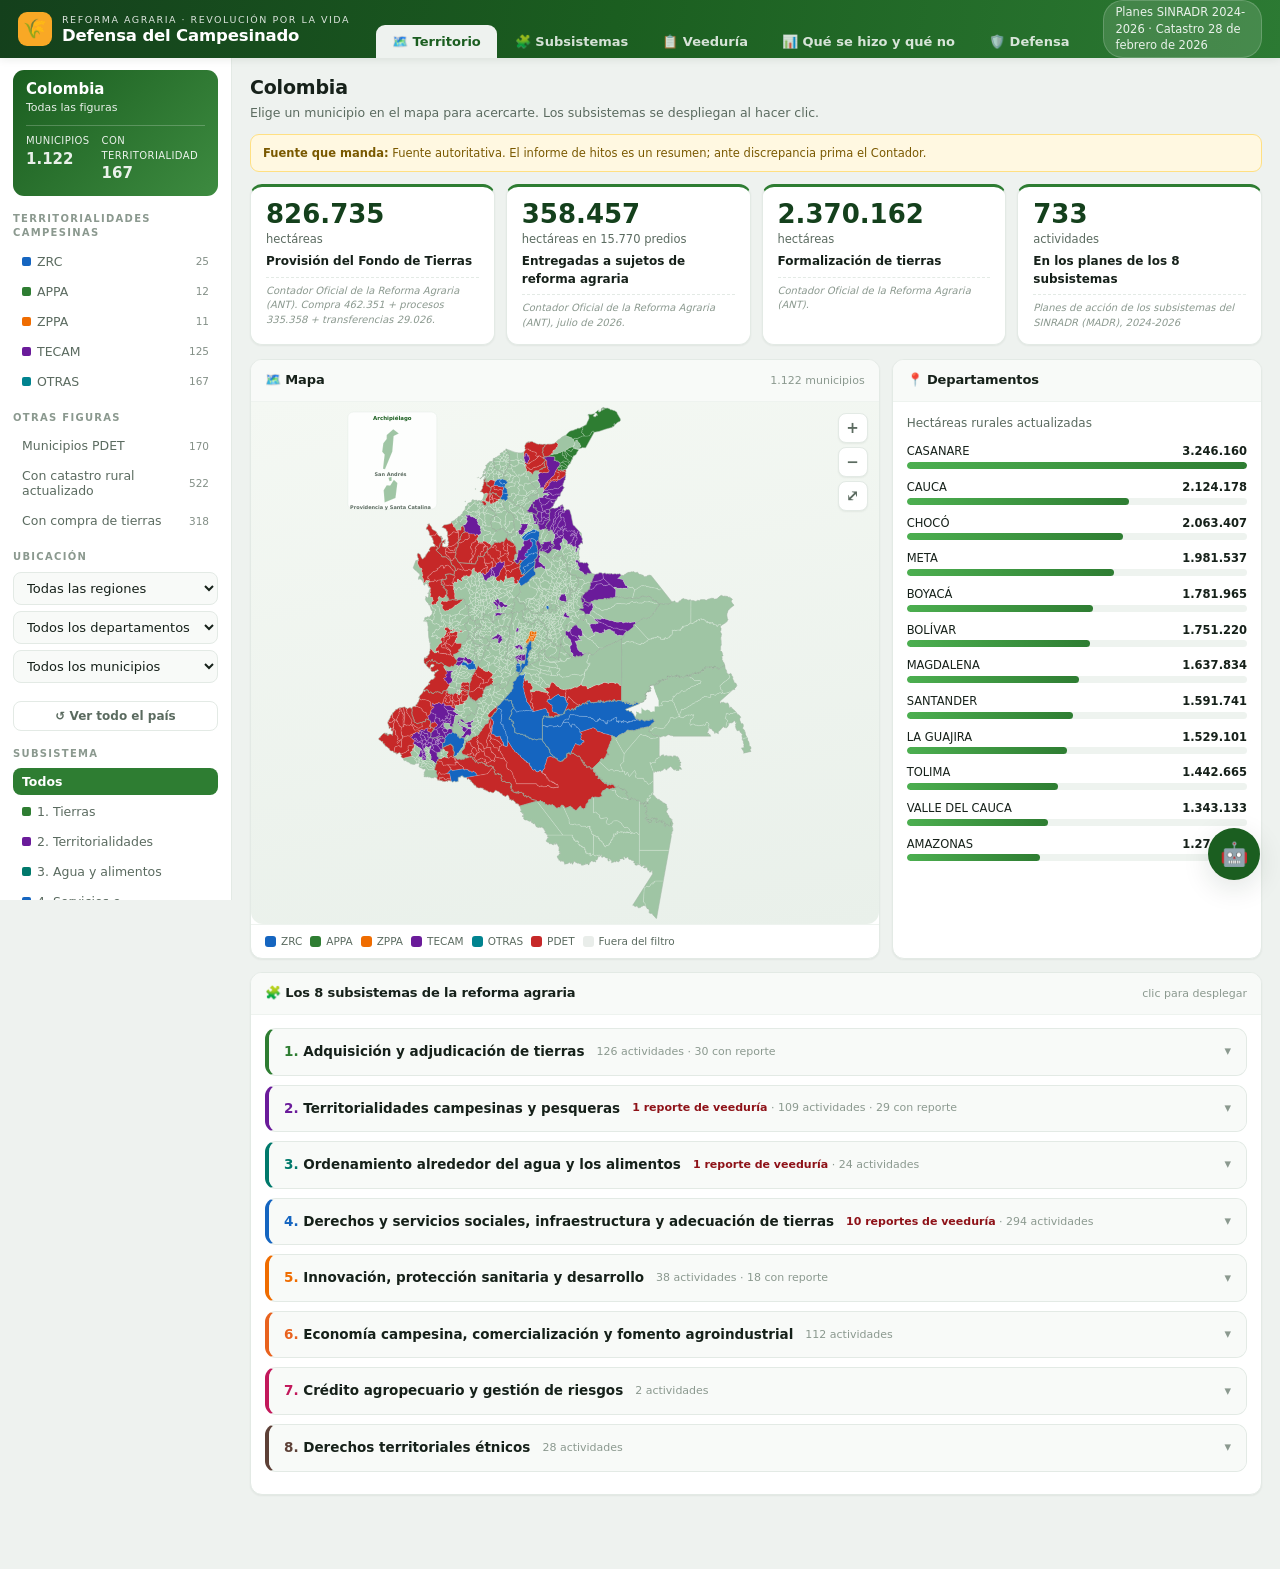
==== tablero/index.html @ ec8601e3 "Publicar el tablero (app4) en /tablero/ Tablero Defensa del Campesinado con la primera informacion r" ====
<!doctype html>
<html lang="es">
<head>
<meta charset="utf-8">
<meta name="viewport" content="width=device-width,initial-scale=1">
<title>Defensa del Campesinado</title>
<link rel="stylesheet" href="estilo.css">
</head>
<body>

<div class="barra">
  <div class="barra-in">
    <div class="logo">
      <div class="ico">🌾</div>
      <div>
        <div class="sub">Reforma Agraria · Revolución por la Vida</div>
        <h1>Defensa del Campesinado</h1>
      </div>
    </div>
    <nav class="navtabs">
      <button class="navtab on" data-v="territorio">🗺️ Territorio</button>
      <button class="navtab" data-v="subsistemas">🧩 Subsistemas</button>
      <button class="navtab" data-v="veeduria">📋 Veeduría</button>
      <button class="navtab" data-v="balance">📊 Qué se hizo y qué no</button>
      <button class="navtab" data-v="defensa">🛡️ Defensa</button>
    </nav>
    <div class="der"><span class="corte" id="corte">—</span></div>
  </div>
</div>

<div class="app">
  <aside class="rail">
    <div id="ctxBox" class="ctx"></div>

    <h5>Territorialidades campesinas</h5>
    <div class="slicer" id="slTerr"></div>

    <h5>Otras figuras</h5>
    <div class="slicer" id="slOtras"></div>

    <h5>Ubicación</h5>
    <select id="selRegion"></select>
    <select id="selDpto"></select>
    <select id="selMpio"></select>
    <button class="limpiar" id="limpiar">↺ Ver todo el país</button>

    <h5>Subsistema</h5>
    <div class="slicer" id="slSub"></div>
  </aside>

  <main class="lienzo">
    <div id="vistas"></div>
  </main>
</div>

<button id="fab" title="Consultar la reforma agraria">🤖</button>
<div id="panelAgente" class="card agente-flotante oculto">
  <header><h3>🤖 Consulta la reforma agraria</h3>
    <button id="cerrarAgente" style="color:var(--gris);font-size:16px">✕</button></header>
  <div class="body">
    <div class="chat" id="chat"></div>
    <div class="preg"><input id="txtPregunta" placeholder="Escribe tu pregunta…" autocomplete="off">
      <button id="btnPreguntar">Enviar</button></div>
    <div class="sugs" id="sugs"></div>
  </div>
</div>

<div class="tip" id="tip"></div>

<script src="agente.js"></script>
<script src="app.js"></script>
</body>
</html>
---- tablero/estilo.css ----
/* Defensa del Campesinado — sistema de diseño tipo tablero analítico
   Reforma Agraria · Revolución por la Vida */
:root{
  --verde:#14401C; --verde2:#1B5E20; --verde3:#2E7D32; --verde4:#4CAF50; --verde-luz:#E8F5E9;
  --maiz:#F9A825; --maiz2:#FFD54F; --tierra:#6D4C41; --tierra2:#A1887F;
  --rojo:#C62828; --rojo-luz:#FFEBEE; --ambar:#EF6C00;
  --azul:#1565C0; --morado:#6A1B9A; --rosa:#C2185B; --teal:#00796B;
  --tinta:#16211a; --gris:#5b6b60; --gris2:#8b998f; --linea:#e3eae5; --linea2:#eef3ef;
  --papel:#fff; --fondo:#eef2ef; --panel-alt:#f8faf8;
  --s1:0 1px 2px rgba(16,40,24,.06); --s2:0 2px 8px rgba(16,40,24,.08);
  --s3:0 8px 28px rgba(16,40,24,.12);
  --r:12px; --rail:232px;
}
*{box-sizing:border-box}
html,body{margin:0;height:100%}
body{background:var(--fondo);color:var(--tinta);font-size:14px;
  font-family:"Segoe UI",system-ui,-apple-system,Roboto,Helvetica,Arial,sans-serif;line-height:1.45}
h1,h2,h3,h4,h5{margin:0;font-weight:700;letter-spacing:-.01em}
button{font-family:inherit;cursor:pointer;border:0;background:none;color:inherit;font-size:inherit}
input,select,textarea{font-family:inherit;font-size:13px}
::-webkit-scrollbar{width:9px;height:9px}
::-webkit-scrollbar-thumb{background:#cbd6cd;border-radius:6px}
::-webkit-scrollbar-track{background:transparent}

/* ================= barra superior ================= */
.barra{background:linear-gradient(100deg,var(--verde) 0%,var(--verde2) 48%,#2c7a33 100%);
  color:#fff;padding:0 18px;position:sticky;top:0;z-index:60;box-shadow:var(--s2)}
.barra-in{display:flex;align-items:center;gap:18px;height:58px;max-width:1900px;margin:0 auto}
.logo{display:flex;align-items:center;gap:10px;flex:0 0 auto}
.logo .ico{width:34px;height:34px;border-radius:9px;background:var(--maiz);color:var(--verde);
  display:grid;place-items:center;font-size:19px}
.logo h1{font-size:16.5px;line-height:1.1}
.logo .sub{font-size:9.5px;letter-spacing:.16em;text-transform:uppercase;opacity:.85}
.navtabs{display:flex;gap:2px;margin-left:8px;height:100%;align-items:flex-end}
.navtab{padding:9px 16px;border-radius:9px 9px 0 0;font-weight:600;font-size:13px;
  color:rgba(255,255,255,.82);position:relative;transition:.14s;white-space:nowrap}
.navtab:hover{background:rgba(255,255,255,.12);color:#fff}
.navtab.on{background:var(--fondo);color:var(--verde2);font-weight:700}
.barra .der{margin-left:auto;display:flex;align-items:center;gap:14px;font-size:11.5px;opacity:.9}
.corte{background:rgba(255,255,255,.14);border:1px solid rgba(255,255,255,.2);
  border-radius:20px;padding:3px 11px}

/* ================= layout ================= */
.app{display:grid;grid-template-columns:var(--rail) minmax(0,1fr);gap:0;max-width:1900px;margin:0 auto;
  align-items:start}
.rail{background:var(--papel);border-right:1px solid var(--linea);padding:14px 13px 40px;
  position:sticky;top:58px;max-height:calc(100vh - 58px);overflow:auto}
.lienzo{padding:14px 16px 50px;min-width:0}

/* ---- filtros del rail ---- */
.rail h5{font-size:10px;letter-spacing:.13em;text-transform:uppercase;color:var(--gris2);
  margin:16px 0 7px;font-weight:800}
.rail h5:first-child{margin-top:0}
.slicer{display:flex;flex-direction:column;gap:3px}
.sl{display:flex;justify-content:space-between;align-items:center;gap:6px;padding:6px 9px;
  border-radius:8px;font-size:12.5px;color:var(--gris);transition:.12s;text-align:left;width:100%}
.sl:hover{background:var(--verde-luz);color:var(--verde2)}
.sl.on{background:var(--verde3);color:#fff;font-weight:600}
.sl .c{font-size:10.5px;opacity:.75;font-variant-numeric:tabular-nums}
.rail select{width:100%;border:1px solid var(--linea);border-radius:8px;padding:7px 9px;
  background:var(--panel-alt);color:var(--tinta);margin-bottom:6px}
.rail .limpiar{width:100%;border:1px solid var(--linea);border-radius:8px;padding:7px;
  font-size:12px;color:var(--gris);margin-top:12px;font-weight:600}
.rail .limpiar:hover{border-color:var(--rojo);color:var(--rojo)}

/* ================= tarjetas ================= */
.grid{display:grid;gap:12px}
.card{background:var(--papel);border:1px solid var(--linea);border-radius:var(--r);
  box-shadow:var(--s1);overflow:hidden;min-width:0}
.card>header{padding:11px 14px;border-bottom:1px solid var(--linea2);display:flex;
  justify-content:space-between;align-items:center;gap:10px;background:var(--panel-alt)}
.card>header h3{font-size:13px;display:flex;align-items:center;gap:7px}
.card>header .sub{font-size:11px;color:var(--gris2);font-weight:500}
.card .body{padding:13px 14px}
.card .body.pad0{padding:0}

/* ---- cinta de KPI ---- */
.kpis{display:grid;grid-template-columns:repeat(auto-fit,minmax(158px,1fr));gap:10px;margin-bottom:12px}
.kpi{background:var(--papel);border:1px solid var(--linea);border-left:3px solid var(--k,var(--verde3));
  border-radius:10px;padding:11px 13px;box-shadow:var(--s1);position:relative;overflow:hidden}
.kpi .v{font-size:22px;font-weight:800;line-height:1.05;font-variant-numeric:tabular-nums;color:var(--verde)}
.kpi .l{font-size:10.5px;color:var(--gris);text-transform:uppercase;letter-spacing:.05em;margin-top:3px;font-weight:600}
.kpi .u{font-size:11px;color:var(--gris2);margin-top:1px}
.kpi.mal .v{color:var(--rojo)} .kpi.mal{border-left-color:var(--rojo)}
.kpi .spark{position:absolute;right:8px;bottom:6px;opacity:.16}

/* ---- mapa ---- */
.mapa-wrap{position:relative;background:linear-gradient(170deg,#f4f8f3,#e9f0ea)}
#mapa{width:100%;display:block;max-height:74vh}
#mapa path.mp{stroke:#fff;stroke-width:.35;cursor:pointer;transition:fill .15s,stroke .1s}
#mapa path.mp:hover{stroke:var(--verde);stroke-width:1.6}
#mapa path.mp.sel{stroke:var(--verde);stroke-width:2.2}
#mapa path.dp{fill:none;stroke:#88a08d;stroke-width:.85;pointer-events:none}
#mapa .inset-b{fill:#fff;fill-opacity:.86;stroke:var(--linea)}
#mapa text{font-size:9px;fill:var(--gris);font-family:inherit}
.tip{position:absolute;pointer-events:none;background:rgba(20,40,24,.95);color:#fff;border-radius:8px;
  padding:7px 10px;font-size:11.5px;z-index:20;opacity:0;transition:opacity .1s;max-width:230px;box-shadow:var(--s3)}
.tip b{display:block;font-size:12.5px;margin-bottom:2px}
.tip .r{color:var(--maiz2)}
.escala{display:flex;align-items:center;gap:8px;font-size:10.5px;color:var(--gris);padding:9px 14px;
  border-top:1px solid var(--linea2);flex-wrap:wrap}
.escala .caja{display:flex;align-items:center;gap:0}
.escala .caja i{width:26px;height:11px;display:block}
.escala .caja i:first-child{border-radius:3px 0 0 3px}
.escala .caja i:last-child{border-radius:0 3px 3px 0}
.lg{display:flex;align-items:center;gap:5px}
.lg i{width:11px;height:11px;border-radius:3px;display:inline-block}

/* ---- barras horizontales ---- */
.barras{display:flex;flex-direction:column;gap:6px}
.barra-it{cursor:pointer;padding:2px 0}
.barra-it:hover .bn{color:var(--verde2)}
.bn{display:flex;justify-content:space-between;font-size:11.5px;margin-bottom:2px}
.bn b{font-variant-numeric:tabular-nums;color:var(--tinta)}
.bt{height:7px;background:var(--linea2);border-radius:4px;overflow:hidden}
.bf{height:100%;background:linear-gradient(90deg,var(--verde4),var(--verde3));border-radius:4px}
.barra-it.on .bf{background:linear-gradient(90deg,var(--maiz2),var(--maiz))}

/* ---- indicadores éxito/fracaso ---- */
.ind-grid{display:grid;grid-template-columns:repeat(auto-fill,minmax(258px,1fr));gap:10px}
.ind{border:1px solid var(--linea);border-radius:10px;padding:11px 12px;background:var(--papel);
  border-top:3px solid var(--s,var(--verde3));transition:.14s}
.ind:hover{box-shadow:var(--s2);transform:translateY(-1px)}
.ind .val{font-size:20px;font-weight:800;font-variant-numeric:tabular-nums;line-height:1.1}
.ind.exito .val{color:var(--verde3)} .ind.fracaso .val{color:var(--rojo)} .ind.neutro .val{color:var(--gris)}
.ind .nom{font-size:12.5px;font-weight:600;margin-top:4px}
.ind .det{font-size:11.5px;color:var(--gris);margin-top:4px}
.ind .pie{display:flex;justify-content:space-between;align-items:center;margin-top:7px;font-size:10px;color:var(--gris2)}
.flecha{font-size:13px;font-weight:800}

/* ---- badges ---- */
.b{display:inline-block;font-size:9.5px;font-weight:800;letter-spacing:.04em;padding:2px 7px;
  border-radius:5px;text-transform:uppercase;white-space:nowrap}
.b-ok{background:#E8F5E9;color:#1B5E20} .b-mal{background:var(--rojo-luz);color:var(--rojo)}
.b-neu{background:#ECEFF1;color:#546E7A}
.b-nuc{background:#FFF8E1;color:#F57F17} .b-zrc{background:#E3F2FD;color:#0D47A1}
.b-appa{background:#E8F5E9;color:#1B5E20} .b-zppa{background:#FFF3E0;color:#E65100}
.b-tecam{background:#F3E5F5;color:#4A148C} .b-pdet{background:var(--rojo-luz);color:#B71C1C}
.b-dim{background:var(--verde-luz);color:var(--verde2)}

/* ---- listas ---- */
.lista{max-height:520px;overflow:auto}
.li{padding:9px 13px;border-bottom:1px solid var(--linea2);cursor:pointer;transition:.1s}
.li:hover{background:var(--verde-luz)}
.li.on{background:var(--verde-luz);box-shadow:inset 3px 0 0 var(--verde3)}
.li .t{font-size:12.5px;font-weight:600}
.li .m{font-size:10.5px;color:var(--gris2);margin-top:1px}
.li .tags{margin-top:3px;display:flex;gap:3px;flex-wrap:wrap}

/* ---- dimensiones ---- */
.dimtabs{display:flex;gap:5px;flex-wrap:wrap;margin-bottom:12px}
.dimtab{border:1px solid var(--linea);background:var(--papel);border-radius:9px;padding:8px 14px;
  font-size:12.5px;font-weight:600;color:var(--gris);box-shadow:var(--s1);transition:.14s;
  border-bottom:3px solid var(--c,var(--linea))}
.dimtab:hover{color:var(--c);transform:translateY(-1px)}
.dimtab.on{background:var(--c);color:#fff;border-color:var(--c)}
.dimtab .n{font-size:10px;opacity:.8;margin-left:5px}

/* ---- fichas de contenido ---- */
.ficha{border-left:3px solid var(--linea);padding:8px 0 8px 12px;margin-bottom:11px}
.ficha .n{font-weight:600;font-size:12.8px}
.ficha .d{font-size:12px;color:var(--gris);margin-top:3px}
.ficha .c{font-size:11px;color:var(--tierra2);margin-top:4px;font-style:italic}
.ficha.ok{border-color:var(--verde4)} .ficha.mal{border-color:var(--rojo)}
.ficha.norma{border-color:var(--azul)} .ficha.ruta{border-color:var(--maiz)}
.cifra{font-size:21px;font-weight:800;color:var(--verde3);font-variant-numeric:tabular-nums}
.cifra small{font-size:11.5px;color:var(--gris);font-weight:600;margin-left:4px}

.medio{background:var(--panel-alt);border:1px solid var(--linea);border-radius:10px;padding:10px 12px;margin-bottom:9px}
.medio .cod{font-size:10px;font-weight:800;color:var(--maiz);letter-spacing:.06em}
.acc{font-size:12px;padding:5px 0 5px 13px;border-left:2px solid var(--verde-luz);margin:6px 0 0 4px}

/* ---- amenazas ---- */
.amenaza{border:1px solid var(--linea);border-left:4px solid var(--rojo);border-radius:9px;
  padding:10px 12px;margin-bottom:9px;background:var(--papel)}
.amenaza .cab{display:flex;justify-content:space-between;gap:8px;align-items:flex-start}
.amenaza .t{font-size:12.8px;font-weight:700}
.amenaza .lug{font-size:11px;color:var(--rojo);font-weight:600;margin-top:2px}
.amenaza .d{font-size:12px;color:var(--gris);margin-top:5px}
.amenaza .f{font-size:10.5px;color:var(--gris2);margin-top:6px}
.amenaza a{color:var(--azul);text-decoration:none}
.amenaza a:hover{text-decoration:underline}

/* ---- tabla ---- */
table.tb{width:100%;border-collapse:collapse;font-size:12px}
.tb th{text-align:left;font-size:10px;text-transform:uppercase;letter-spacing:.06em;color:var(--gris2);
  padding:8px 10px;border-bottom:1.5px solid var(--linea);background:var(--panel-alt);
  position:sticky;top:0;cursor:pointer;white-space:nowrap}
.tb th:hover{color:var(--verde2)}
.tb td{padding:8px 10px;border-bottom:1px solid var(--linea2);vertical-align:top}
.tb tbody tr:hover{background:var(--verde-luz)}
.tb .num{text-align:right;font-variant-numeric:tabular-nums;font-weight:600;white-space:nowrap}

/* ---- agente ---- */
.chat{height:280px;overflow:auto;padding:11px;background:var(--panel-alt);border-radius:9px;
  border:1px solid var(--linea);font-size:12px}
.msg{margin-bottom:10px}
.msg .q{font-size:9.5px;font-weight:800;text-transform:uppercase;letter-spacing:.07em;color:var(--gris2)}
.msg.yo .q{color:var(--verde3)}
.msg .tx{background:var(--papel);border:1px solid var(--linea);border-radius:8px;padding:8px 10px;margin-top:3px}
.msg.yo .tx{background:var(--verde-luz);border-color:#cfe6d2}
.msg .fu{font-size:10px;color:var(--gris2);margin-top:5px;font-style:italic}
.preg{display:flex;gap:6px;margin-top:9px}
.preg input{flex:1;border:1px solid var(--linea);border-radius:8px;padding:8px 10px}
.preg button{background:var(--verde3);color:#fff;border-radius:8px;padding:8px 14px;font-weight:700;font-size:12px}
.sugs{display:flex;gap:4px;flex-wrap:wrap;margin-top:8px}
.sug{font-size:10.5px;border:1px solid var(--linea);border-radius:13px;padding:3px 9px;color:var(--gris)}
.sug:hover{border-color:var(--verde4);color:var(--verde3)}

/* ---- seguimiento ---- */
.aviso{background:#FFF8E1;border:1px solid #FFE082;border-radius:9px;padding:10px 12px;
  font-size:11.5px;color:#7a5900;margin-bottom:11px}
textarea.ap{width:100%;border:1px solid var(--linea);border-radius:9px;padding:9px;min-height:74px;resize:vertical}
.fila{display:flex;gap:7px;margin-top:7px;flex-wrap:wrap}
.fila input{flex:1;min-width:130px;border:1px solid var(--linea);border-radius:8px;padding:7px 10px}
.fila button{background:var(--verde3);color:#fff;border-radius:8px;padding:7px 15px;font-weight:700;font-size:12px}
.entrada{border-left:3px solid var(--maiz);padding:8px 0 8px 12px;margin-top:11px}
.entrada .meta{font-size:10.5px;color:var(--gris2)}

.muted{color:var(--gris);font-size:12px}
.oculto{display:none!important}
.vacio{padding:26px 14px;text-align:center;color:var(--gris2);font-size:12.5px}

@media(max-width:1100px){
  .app{grid-template-columns:1fr}
  .rail{position:static;max-height:none;border-right:0;border-bottom:1px solid var(--linea)}
  .barra-in{height:auto;flex-wrap:wrap;padding:9px 0}
  .navtabs{width:100%;overflow-x:auto}
}
/* app2 â€” ajustes sobre el sistema base: mÃ¡s aire, menos densidad */
.lienzo{padding:16px 18px 60px}
.rail{padding-top:12px}

/* contexto activo en el rail */
.ctx{background:linear-gradient(135deg,var(--verde2),#3d8b40);color:#fff;border-radius:11px;
  padding:11px 13px;margin-bottom:14px}
.ctx .n{font-size:15px;font-weight:800;line-height:1.15}
.ctx .d{font-size:11px;opacity:.9;margin-top:2px}
.ctx .tags{margin-top:7px;display:flex;gap:3px;flex-wrap:wrap}
.ctx .tags .b{background:rgba(255,255,255,.22);color:#fff}
.ctx .cifras{display:flex;gap:12px;margin-top:9px;padding-top:8px;border-top:1px solid rgba(255,255,255,.22)}
.ctx .cifras div{font-size:10px;opacity:.9;text-transform:uppercase;letter-spacing:.04em}
.ctx .cifras b{display:block;font-size:15px;font-variant-numeric:tabular-nums;letter-spacing:0;text-transform:none}

/* encabezado de vista */
.vh{display:flex;justify-content:space-between;align-items:flex-end;gap:12px;margin-bottom:12px;flex-wrap:wrap}
.vh h2{font-size:19px}
.vh p{margin:2px 0 0;font-size:12.5px;color:var(--gris);max-width:74ch}

/* tarjeta de cifra grande */
.big{display:grid;grid-template-columns:repeat(auto-fit,minmax(190px,1fr));gap:11px;margin-bottom:14px}
.bigc{background:var(--papel);border:1px solid var(--linea);border-radius:12px;padding:14px 15px;
  box-shadow:var(--s1);border-top:3px solid var(--k,var(--verde3))}
.bigc .v{font-size:26px;font-weight:800;color:var(--verde);line-height:1.05;font-variant-numeric:tabular-nums}
.bigc .u{font-size:11.5px;color:var(--gris);margin-top:2px}
.bigc .l{font-size:12px;font-weight:700;margin-top:6px}
.bigc .cita{font-size:10px;color:var(--gris2);margin-top:6px;padding-top:6px;border-top:1px dashed var(--linea);font-style:italic}
.bigc.alerta{border-top-color:var(--rojo)} .bigc.alerta .v{color:var(--rojo)}

/* mapa con zoom */
.mapa-caja{position:relative;background:linear-gradient(170deg,#f4f8f3,#e9f0ea);border-radius:0 0 12px 12px}
#mapa{width:100%;display:block;transition:none}
#mapa .g-zoom{transition:transform .55s cubic-bezier(.4,0,.2,1)}
.zoom-ctrl{position:absolute;right:11px;top:11px;display:flex;flex-direction:column;gap:4px;z-index:5}
.zoom-ctrl button{width:30px;height:30px;border-radius:8px;background:#fff;border:1px solid var(--linea);
  box-shadow:var(--s1);font-size:15px;font-weight:700;color:var(--gris);display:grid;place-items:center}
.zoom-ctrl button:hover{color:var(--verde2);border-color:var(--verde4)}

/* indicadores: nacional vs territorial */
.nivel-tabs{display:flex;gap:5px;margin-bottom:11px;flex-wrap:wrap}
.nt{border:1px solid var(--linea);background:var(--papel);border-radius:8px;padding:6px 13px;
  font-size:12px;font-weight:600;color:var(--gris)}
.nt.on{background:var(--verde3);color:#fff;border-color:var(--verde3)}
.nt .c{opacity:.7;margin-left:5px;font-size:10.5px}

.ind2{border:1px solid var(--linea);border-radius:10px;padding:12px 13px;background:var(--papel);
  border-left:3px solid var(--s,var(--verde3))}
.ind2:hover{box-shadow:var(--s2)}
.ind2 .v{font-size:19px;font-weight:800;font-variant-numeric:tabular-nums;line-height:1.1}
.ind2.avance .v{color:var(--verde3)} .ind2.alerta .v{color:var(--rojo)} .ind2.contexto .v{color:var(--gris)}
.ind2.alerta{border-left-color:var(--rojo)} .ind2.contexto{border-left-color:#B0BEC5}
.ind2 .n{font-size:12.5px;font-weight:600;margin-top:3px}
.ind2 .d{font-size:11.5px;color:var(--gris);margin-top:4px}
.ind2 .cita{font-size:10px;color:var(--gris2);margin-top:7px;font-style:italic;
  padding-top:6px;border-top:1px dashed var(--linea)}
.cols{display:grid;grid-template-columns:repeat(auto-fill,minmax(285px,1fr));gap:10px}

/* agente flotante */
#fab{position:fixed;right:20px;bottom:20px;width:52px;height:52px;border-radius:50%;
  background:var(--verde2);color:#fff;font-size:23px;box-shadow:var(--s3);z-index:70}
#fab:hover{background:var(--verde3);transform:scale(1.05)}
.agente-flotante{position:fixed;right:20px;bottom:20px;width:400px;max-width:calc(100vw - 40px);z-index:80;
  box-shadow:var(--s3);max-height:calc(100vh - 40px);display:flex;flex-direction:column}
.agente-flotante .body{overflow:auto}

/* tabla compacta con cita */
.tb .cita{font-size:10px;color:var(--gris2);font-style:italic}
details.mas{margin-top:11px}
details.mas>summary{cursor:pointer;font-size:12px;font-weight:600;color:var(--verde2);padding:7px 0;list-style:none}
details.mas>summary::-webkit-details-marker{display:none}
details.mas>summary::before{content:"â–¸ ";}
details.mas[open]>summary::before{content:"â–¾ ";}


/* ---- v4: acordeón de subsistemas ---- */
.sub-acc{border:1px solid var(--linea);border-radius:11px;margin-bottom:9px;overflow:hidden;
  border-left:4px solid var(--c,var(--verde3));background:var(--papel)}
.sub-acc>summary{padding:13px 15px;cursor:pointer;list-style:none;display:flex;
  justify-content:space-between;align-items:center;gap:12px;background:var(--panel-alt);flex-wrap:wrap}
.sub-acc>summary::-webkit-details-marker{display:none}
.sub-acc>summary::after{content:"▾";color:var(--gris2);font-size:13px;margin-left:auto;padding-left:8px}
.sub-acc[open]>summary::after{content:"▴"}
.sub-acc>summary:hover{background:var(--verde-luz)}
.sub-acc .tit{font-size:13.5px;font-weight:600}
.sub-acc .nums{font-size:11px;color:var(--gris2);white-space:nowrap}
.sub-acc .cont{padding:14px 15px;border-top:1px solid var(--linea)}
h5.mini{font-size:11px;color:var(--gris2);margin:0 0 8px;letter-spacing:.06em}

/* ficha de actividad del plan */
.plan{border-left:3px solid var(--linea);padding:9px 0 9px 12px;margin-bottom:10px}
.plan .pa{font-size:12.8px;font-weight:600}
.plan .pm{font-size:11.5px;color:var(--gris);margin-top:3px}
.plan .pc{font-size:11.5px;margin-top:5px;background:#F1F8F2;border-radius:7px;padding:7px 9px;color:#2b3a30}
.plan .pb{font-size:11.5px;margin-top:5px;background:#FFF3F3;border-radius:7px;padding:7px 9px;color:#7d2b2b}
.plan .pf{font-size:10.5px;color:var(--gris2);margin-top:5px;font-style:italic}

/* ============ capa de veeduría (respuestas del formulario) ============ */
.resp{background:var(--papel);border:1px solid var(--linea);border-left:4px solid var(--verde3);
  border-radius:10px;padding:13px 15px;margin-bottom:11px;box-shadow:var(--s1)}
.resp-cab{display:flex;align-items:center;gap:9px;flex-wrap:wrap;margin-bottom:7px}
.resp-sub{color:#fff;font-weight:800;font-size:11px;padding:2px 8px;border-radius:6px;letter-spacing:.02em}
.resp-dep{font-weight:700;font-size:12.5px;color:var(--tinta)}
.resp-donde{font-size:11.5px;color:var(--gris);margin-left:auto}
.resp-linea{font-size:14px;font-weight:700;color:var(--verde);line-height:1.3;margin-bottom:5px}
.resp-logro{font-size:13px;color:var(--tinta);line-height:1.5;margin-bottom:9px}
.resp-inds{display:flex;flex-wrap:wrap;gap:6px;margin-bottom:10px}
.ind-chip{background:var(--maiz);color:#4a3500;font-size:11.5px;padding:3px 9px;border-radius:14px;font-weight:500}
.ind-chip b{font-weight:800}
.resp-grid{display:grid;grid-template-columns:repeat(auto-fit,minmax(150px,1fr));gap:9px;margin-bottom:9px}
.resp-grid label{display:block;font-size:9.5px;font-weight:700;text-transform:uppercase;letter-spacing:.04em;color:var(--gris2)}
.resp-grid span{font-size:12px;color:var(--tinta)}
.resp-falta{font-size:12px;color:var(--tinta);background:var(--verde-luz);border-radius:8px;padding:8px 10px;margin-bottom:9px}
.resp-falta label{font-weight:700;color:var(--verde2);text-transform:uppercase;font-size:9.5px;letter-spacing:.04em;margin-right:4px}
.resp-pob{display:flex;flex-wrap:wrap;gap:5px;margin-bottom:9px}
.pob-chip{background:var(--verde-luz);color:var(--verde2);font-size:11px;padding:2px 8px;border-radius:12px;font-weight:500}
.al-linea{border-left:3px solid var(--a);background:#fafbfa;padding:7px 11px;border-radius:0 8px 8px 0;font-size:12px;margin-bottom:9px}
.al-linea b{color:var(--a)}
.al-nota{color:var(--gris);font-size:11.5px;margin-top:3px}
.resp-fuente{font-size:11px;color:var(--gris2);border-top:1px dashed var(--linea);padding-top:7px}
.resp-cur{font-size:10px;font-weight:700;padding:1px 8px;border:1px solid;border-radius:11px;text-transform:uppercase;letter-spacing:.03em}
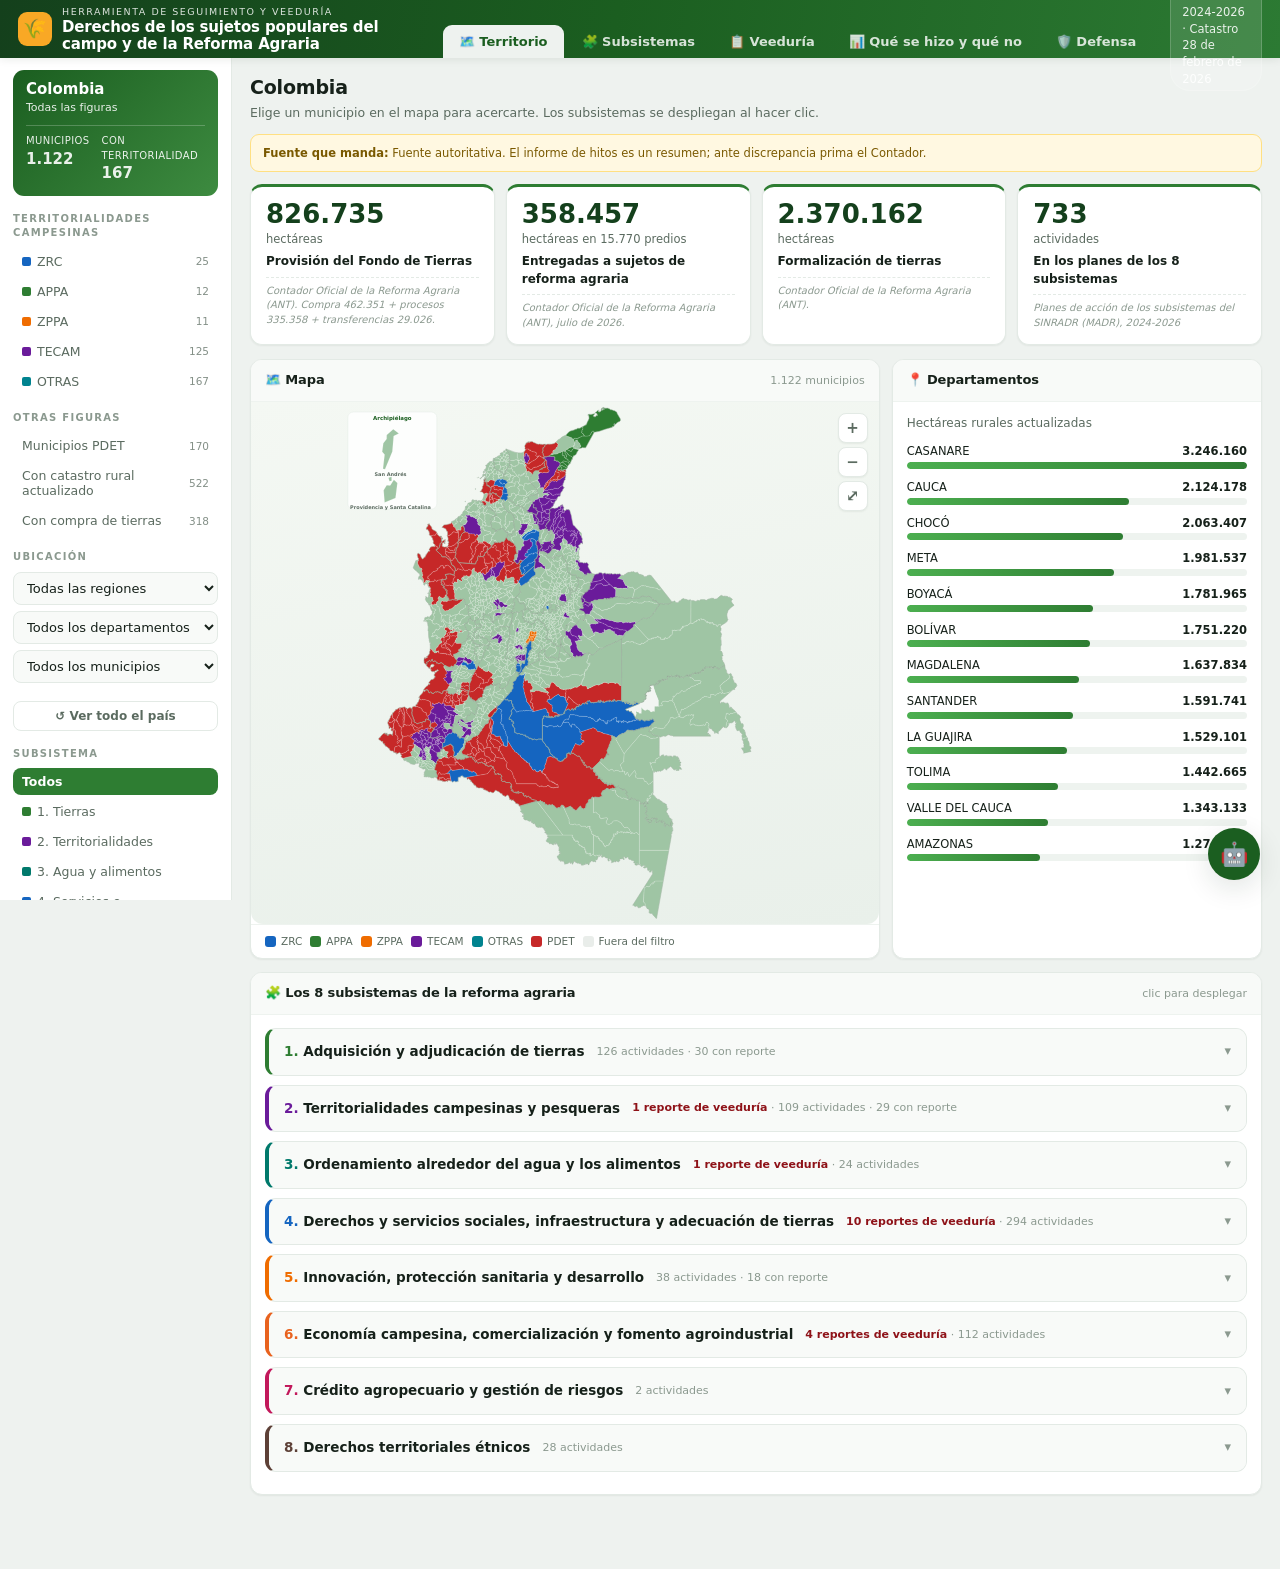
==== commit ec1e6497: "Matriz: indicadores apilados en una fila por linea; renombrar tablero Formulario: cada linea es UNA " ====
--- a/tablero/index.html
+++ b/tablero/index.html
@@ -3,7 +3,7 @@
 <head>
 <meta charset="utf-8">
 <meta name="viewport" content="width=device-width,initial-scale=1">
-<title>Defensa del Campesinado</title>
+<title>Herramienta de seguimiento y veeduría · Reforma Agraria</title>
 <link rel="stylesheet" href="estilo.css">
 </head>
 <body>
@@ -13,8 +13,8 @@
     <div class="logo">
       <div class="ico">🌾</div>
       <div>
-        <div class="sub">Reforma Agraria · Revolución por la Vida</div>
-        <h1>Defensa del Campesinado</h1>
+        <div class="sub">Herramienta de seguimiento y veeduría</div>
+        <h1>Derechos de los sujetos populares del campo y de la Reforma Agraria</h1>
       </div>
     </div>
     <nav class="navtabs">
--- a/tablero/estilo.css
+++ b/tablero/estilo.css
@@ -29,7 +29,8 @@
 .logo{display:flex;align-items:center;gap:10px;flex:0 0 auto}
 .logo .ico{width:34px;height:34px;border-radius:9px;background:var(--maiz);color:var(--verde);
   display:grid;place-items:center;font-size:19px}
-.logo h1{font-size:16.5px;line-height:1.1}
+.logo h1{font-size:15px;line-height:1.12;max-width:34ch}
+@media(max-width:1200px){ .logo h1{font-size:13px;max-width:26ch} }
 .logo .sub{font-size:9.5px;letter-spacing:.16em;text-transform:uppercase;opacity:.85}
 .navtabs{display:flex;gap:2px;margin-left:8px;height:100%;align-items:flex-end}
 .navtab{padding:9px 16px;border-radius:9px 9px 0 0;font-weight:600;font-size:13px;
